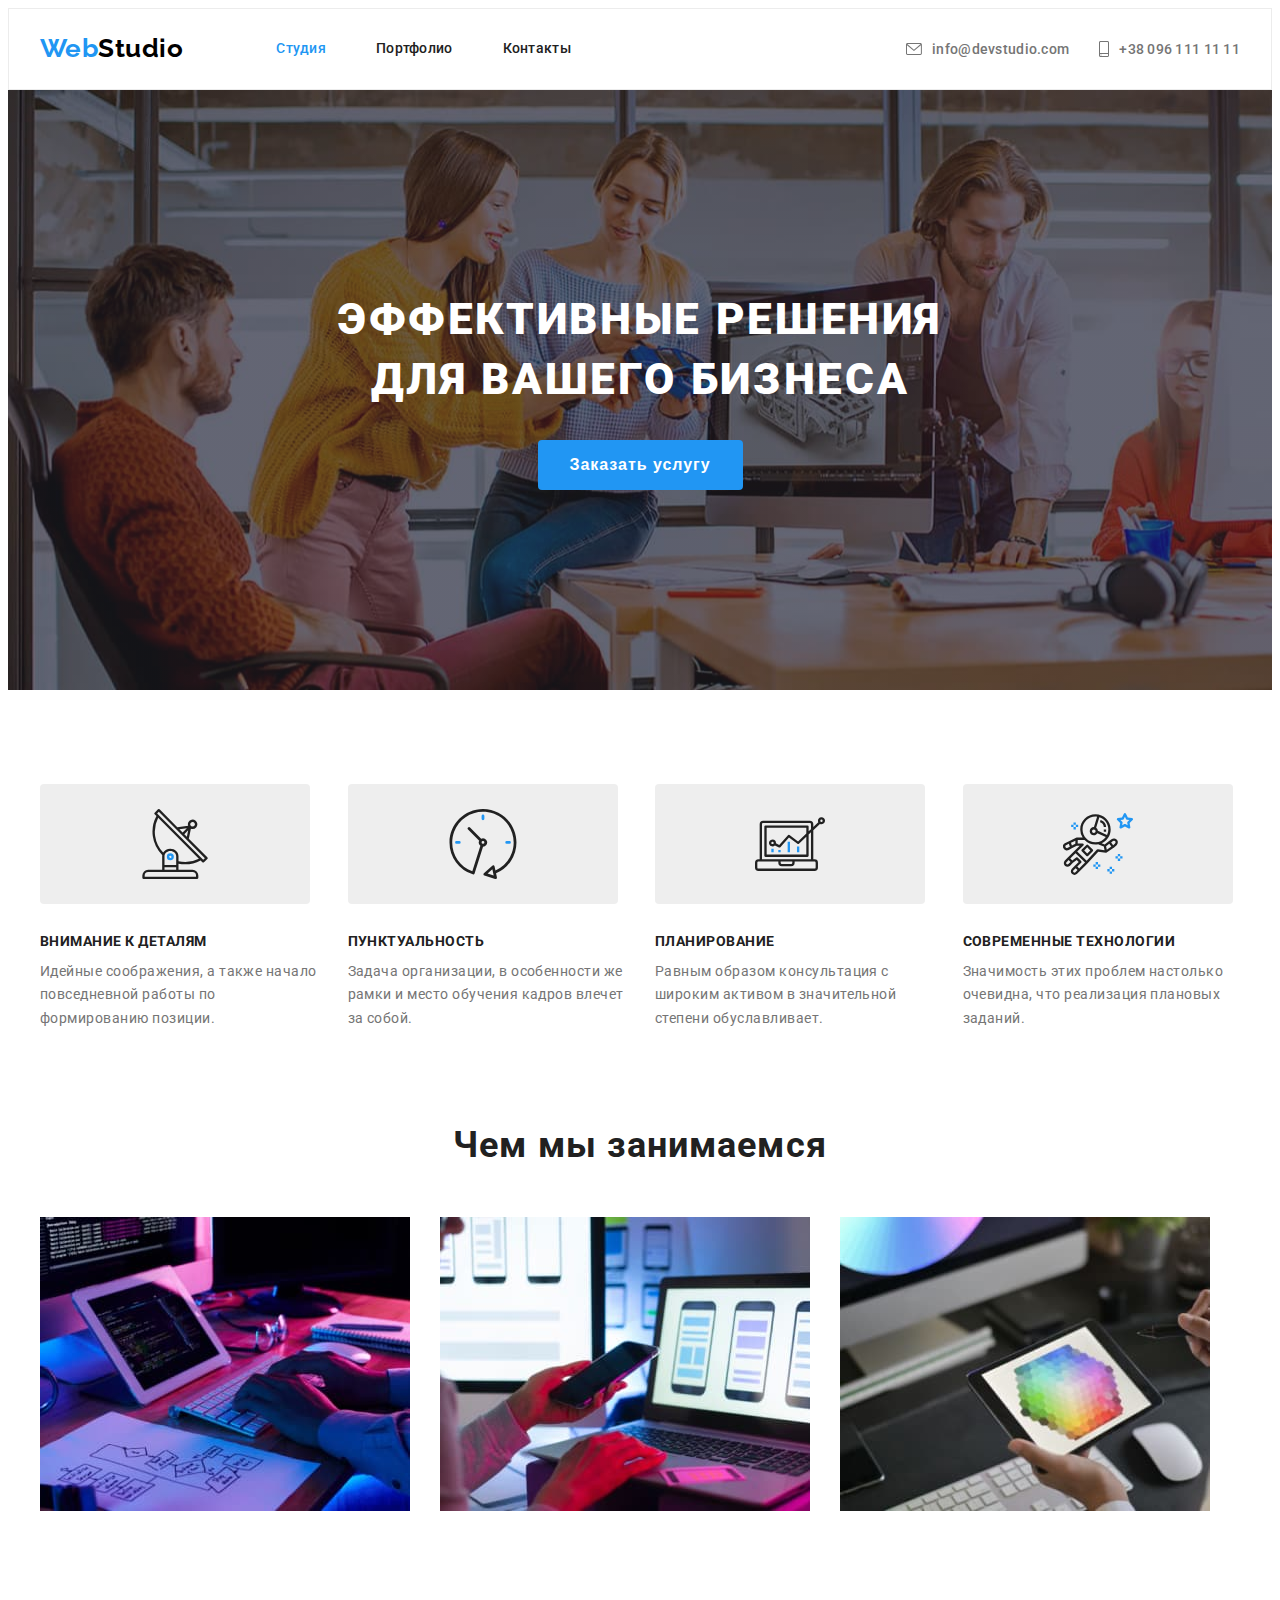
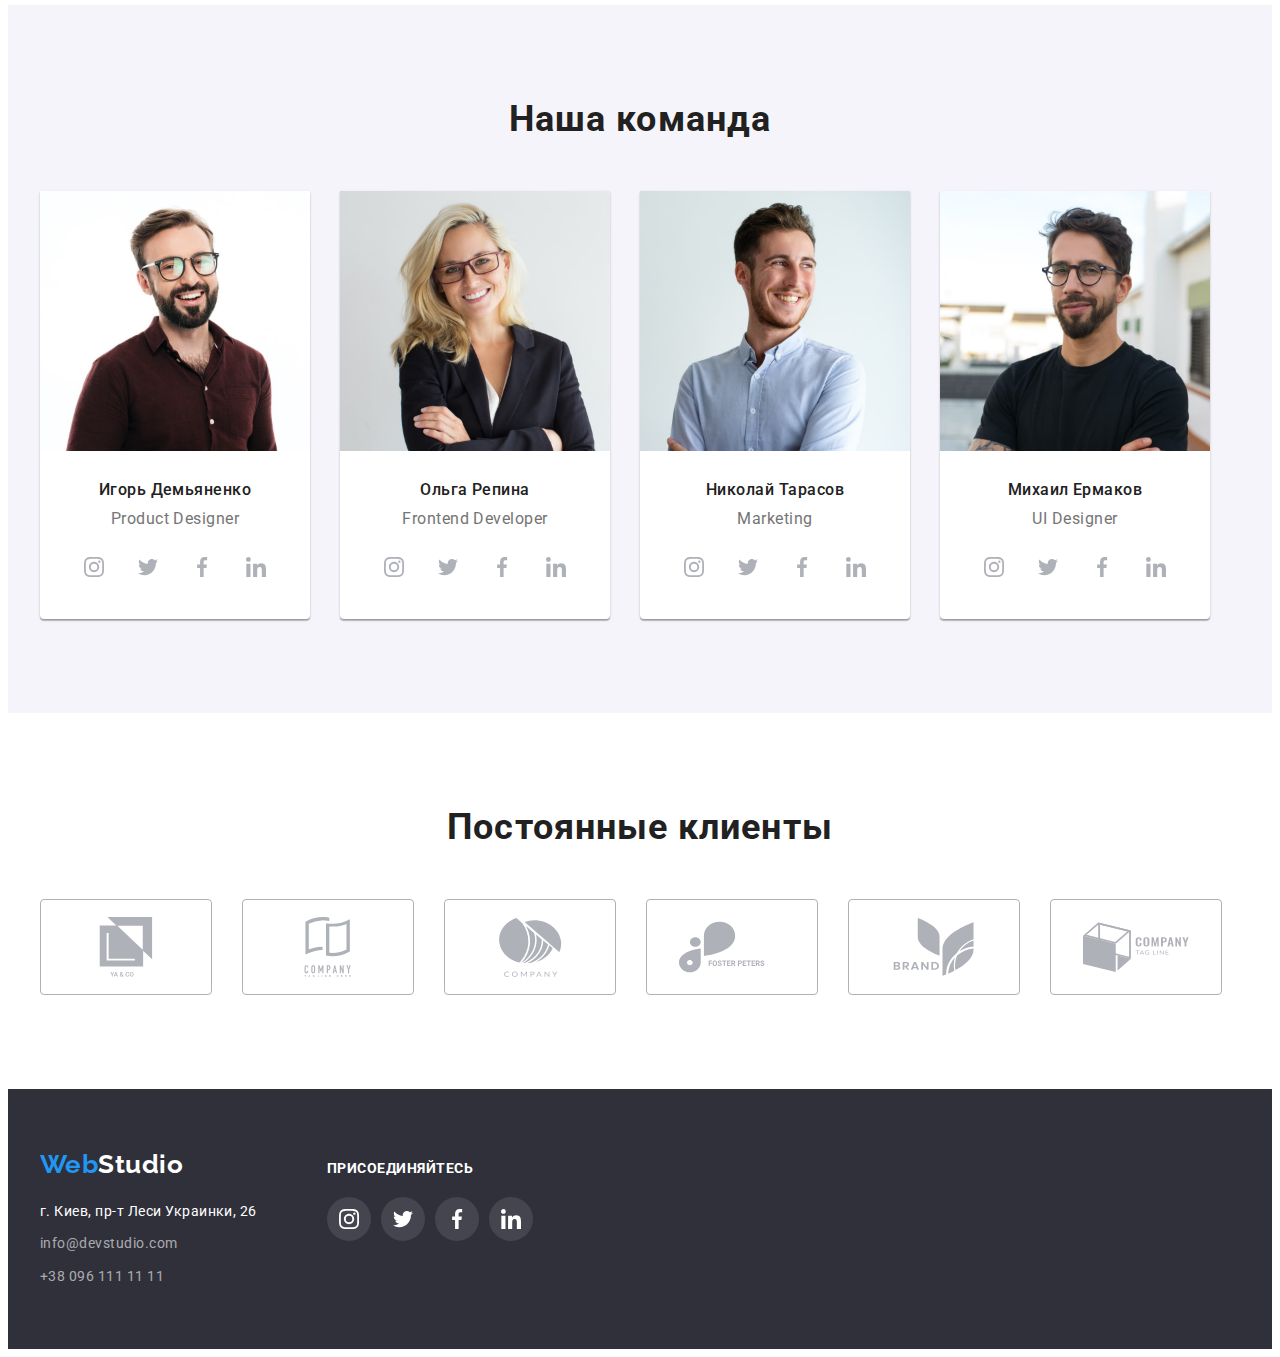
==== index.html @ cefcf04e "add files" ====
<!DOCTYPE html>
<html lang="ru">

<head>
    <meta charset="UTF-8" />
    <meta http-equiv="X-UA-Compatible" content="IE=edge" />
    <meta name="viewport" content="width=device-width, initial-scale=1.0" />
    <title>WebStudio</title>
    <link rel="preconnect" href="https://fonts.googleapis.com">
    <link rel="preconnect" href="https://fonts.gstatic.com" crossorigin>
    <link
        href="https://fonts.googleapis.com/css2?family=Raleway:wght@700&family=Roboto:wght@400;500;700;900&display=swap"
        rel="stylesheet">
    <link rel="stylesheet" href="https://cdnjs.cloudflare.com/ajax/libs/modern-normalize/1.1.0/modern-normalize.min.css"
        integrity="sha512-wpPYUAdjBVSE4KJnH1VR1HeZfpl1ub8YT/NKx4PuQ5NmX2tKuGu6U/JRp5y+Y8XG2tV+wKQpNHVUX03MfMFn9Q=="
        crossorigin="anonymous" referrerpolicy="no-referrer" />
    <link rel="stylesheet" href="./css/styles.css">
</head>

<body>
    <!--Шапка сайта-->
    <header class="header">
        <div class="container">
            <nav class="nav">
                <a href="./index.html" class="header-logo logo"><span class="text-logo">Web</span>Studio </a>
                <ul class="nav-list list">
                    <li class="item"><a class="nav-link link current" href="./index.html">Студия</a></li>
                    <li class="item"><a class="nav-link link" href="./portfolio.html">Портфолио</a></li>
                    <li class="item"><a class="nav-link link" href="">Контакты</a></li>
                </ul>
            </nav>
            <ul class="contact-list list">
                <li class="item">
                    <a class="contact-link link" href="mailto:info@devstudio.com">
                        <svg class="icon-contact" width="16" height="12">
                            <use href="./images/symbol-defs.svg#mail-icon"></use>
                        </svg>
                        info@devstudio.com
                    </a>
                </li>
                <li class="item">
                    <a class="contact-link link" href="tel:+380961111111">
                        <svg class="icon-contact" width="10" height="16">
                            <use href="./images/symbol-defs.svg#icon-smartphone"></use>
                        </svg>
                        +38 096 111 11 11
                    </a>
                </li>
            </ul>
        </div>
    </header>
    <!--Основной контент-->
    <main>
        <!-- Hero -->
        <section class="hero">
            <div class="container">
                <h1 class="hero-title">Эффективные решения для вашего бизнеса</h1>
                <button class="hero-btn btn" type="button">Заказать услугу</button>
            </div>
        </section>
        <!-- Преимущество -->
        <section class="advantage section">
            <div class="container">
                <h2 class="visually-hidden">Преимущество</h2>
                <ul class="advantage-list list">
                    <li class="advantage-item icon-antenna">
                        <div class="icon-block">
                            <svg class="icon-antenna" width="70" height="70">
                                <use href="./images/symbol-defs.svg#icon-antenna"></use>
                            </svg>
                        </div>
                        <h3 class="advantage-title">Внимание к деталям</h3>
                        <p class="advantage-text">Идейные соображения, а также начало повседневной работы по
                            формированию
                            позиции.</p>
                    </li>
                    <li class="advantage-item">
                        <div class="icon-block">
                            <svg class="icon-clock" width="70" height="70">
                                <use href="./images/symbol-defs.svg#icon-clock"></use>
                            </svg>
                        </div>
                        <h3 class="advantage-title">Пунктуальность</h3>
                        <p class="advantage-text">
                            Задача организации, в особенности же рамки и место обучения кадров влечет за собой.
                        </p>
                    </li>
                    <li class="advantage-item">
                        <div class="icon-block">
                            <svg class="icon-diagram" width="70" height="70">
                                <use href="./images/symbol-defs.svg#icon-diagram"></use>
                            </svg>
                        </div>
                        <h3 class="advantage-title">Планирование</h3>
                        <p class="advantage-text">
                            Равным образом консультация с широким активом в значительной степени обуславливает.
                        </p>

                    </li>
                    <li class="advantage-item">
                        <div class="icon-block">
                            <svg class="icon-astronaut" width="70" height="70">
                                <use href="./images/symbol-defs.svg#icon-astronaut"></use>
                            </svg>
                        </div>
                        <h3 class="advantage-title">Современные технологии</h3>
                        <p class="advantage-text">Значимость этих проблем настолько очевидна, что реализация плановых
                            заданий.</p>
                    </li>
                </ul>
            </div>
        </section>
        <section class="work">
            <div class="container">
                <h2 class="work-title title">Чем мы занимаемся</h2>
                <ul class="work-list list">
                    <li class="work-item">
                        <img class="img" src="./images/development.jpg" alt="Разработка сайта" width="370" />
                    </li>
                    <li class="work-item">
                        <img class="img" src="./images/design.jpg" alt="Дизайн сайта" width="370" />
                    </li>
                    <li class="work-item">
                        <img class="img" src="./images/color.jpg" alt="Стиль сайта" width="370" />
                    </li>
                </ul>
            </div>
        </section>
        <section class="team section">
            <div class="container">
                <h2 class="title">Наша команда</h2>
                <ul class="team-list list">
                    <li class="person-item">
                        <img class="img" src="./images/igor.jpg" alt="Игорь Демьяненко" width="270" />
                        <div class="person-block">
                            <h3 class="person-title">Игорь Демьяненко</h3>
                            <p class="person-text">Product Designer</p>
                            <ul class="social-list list">
                                <li class="social-item">
                                    <a href="https://www.instagram.com/" class="social-link" target="_blank">
                                        <svg class="icon-social">
                                            <use href="./images/symbol-defs.svg#icon-instagram"></use>
                                        </svg>
                                    </a>
                                </li>
                                <li class="social-item">
                                    <a href="https://www.twitter.com" class="social-link" target="_blank">
                                        <svg class="icon-social">
                                            <use href="./images/symbol-defs.svg#icon-twitter"></use>
                                        </svg>
                                    </a>
                                </li>
                                <li class="social-item">
                                    <a href="https://www.facebook.com" class="social-link" target="_blank">
                                        <svg class="icon-social">
                                            <use href="./images/symbol-defs.svg#icon-facebook"></use>
                                        </svg>
                                    </a>
                                </li>
                                <li class="social-item">
                                    <a href="https://www.linkedin.com" class="social-link" target="_blank">
                                        <svg class="icon-social">
                                            <use href="./images/symbol-defs.svg#icon-linkedin"></use>
                                        </svg>
                                    </a>
                                </li>
                            </ul>
                        </div>
                    </li>
                    <li class="person-item">
                        <img class="img" src="./images/olga.jpg" alt="Ольга Репина" width="270" />
                        <div class="person-block">
                            <h3 class="person-title">Ольга Репина</h3>
                            <p class="person-text">Frontend Developer</p>
                            <ul class="social-list list">
                                <li class="social-item">
                                    <a href="https://www.instagram.com/" class="social-link" target="_blank">
                                        <svg class="icon-social">
                                            <use href="./images/symbol-defs.svg#icon-instagram"></use>
                                        </svg>
                                    </a>
                                </li>
                                <li class="social-item">
                                    <a href="https://www.twitter.com" class="social-link" target="_blank">
                                        <svg class="icon-social">
                                            <use href="./images/symbol-defs.svg#icon-twitter"></use>
                                        </svg>
                                    </a>
                                </li>
                                <li class="social-item">
                                    <a href="https://www.facebook.com" class="social-link" target="_blank">
                                        <svg class="icon-social">
                                            <use href="./images/symbol-defs.svg#icon-facebook"></use>
                                        </svg>
                                    </a>
                                </li>
                                <li class="social-item">
                                    <a href="https://www.linkedin.com" class="social-link" target="_blank">
                                        <svg class="icon-social">
                                            <use href="./images/symbol-defs.svg#icon-linkedin"></use>
                                        </svg>
                                    </a>
                                </li>
                            </ul>
                        </div>
                    </li>
                    <li class="person-item">
                        <img class="img" src="./images/nikolay.jpg" alt="Николай Тарасов" width="270" />
                        <div class="person-block">
                            <h3 class="person-title">Николай Тарасов</h3>
                            <p class="person-text">Marketing</p>
                            <ul class="social-list list">
                                <li class="social-item">
                                    <a href="https://www.instagram.com/" class="social-link" target="_blank">
                                        <svg class="icon-social">
                                            <use href="./images/symbol-defs.svg#icon-instagram"></use>
                                        </svg>
                                    </a>
                                </li>
                                <li class="social-item">
                                    <a href="https://www.twitter.com" class="social-link" target="_blank">
                                        <svg class="icon-social">
                                            <use href="./images/symbol-defs.svg#icon-twitter"></use>
                                        </svg>
                                    </a>
                                </li>
                                <li class="social-item">
                                    <a href="https://www.facebook.com" class="social-link" target="_blank">
                                        <svg class="icon-social">
                                            <use href="./images/symbol-defs.svg#icon-facebook"></use>
                                        </svg>
                                    </a>
                                </li>
                                <li class="social-item">
                                    <a href="https://www.linkedin.com" class="social-link" target="_blank">
                                        <svg class="icon-social">
                                            <use href="./images/symbol-defs.svg#icon-linkedin"></use>
                                        </svg>
                                    </a>
                                </li>
                            </ul>
                        </div>
                    </li>
                    <li class="person-item">
                        <img class="img" src="./images/mihail.jpg" alt="Михаил Ермаков" width="270" />
                        <div class="person-block">
                            <h3 class="person-title">Михаил Ермаков</h3>
                            <p class="person-text">UI Designer</p>
                            <ul class="social-list list">
                                <li class="social-item">
                                    <a href="https://www.instagram.com/" class="social-link" target="_blank">
                                        <svg class="icon-social">
                                            <use href="./images/symbol-defs.svg#icon-instagram"></use>
                                        </svg>
                                    </a>
                                </li>
                                <li class="social-item">
                                    <a href="https://www.twitter.com" class="social-link" target="_blank">
                                        <svg class="icon-social">
                                            <use href="./images/symbol-defs.svg#icon-twitter"></use>
                                        </svg>
                                    </a>
                                </li>
                                <li class="social-item">
                                    <a href="https://www.facebook.com" class="social-link" target="_blank">
                                        <svg class="icon-social">
                                            <use href="./images/symbol-defs.svg#icon-facebook"></use>
                                        </svg>
                                    </a>
                                </li>
                                <li class="social-item">
                                    <a href="https://www.linkedin.com" class="social-link" target="_blank">
                                        <svg class="icon-social">
                                            <use href="./images/symbol-defs.svg#icon-linkedin"></use>
                                        </svg>
                                    </a>
                                </li>
                            </ul>
                        </div>
                    </li>
                </ul>
            </div>
        </section>
        <section class="clients section">
            <div class="container">
                <h2 class="title">Постоянные клиенты</h2>
                <ul class="clients-list list">
                    <li class="clients-item">
                        <a href="" class="clients-link">
                            <svg class="icon-client">
                                <use href="./images/symbol-defs.svg#icon-client1"></use>
                            </svg>
                        </a>
                    </li>
                    <li class="clients-item">
                        <a href="" class="clients-link">
                            <svg class="icon-client">
                                <use href="./images/symbol-defs.svg#icon-client2"></use>
                            </svg>
                        </a>
                    </li>
                    <li class="clients-item">
                        <a href="" class="clients-link">
                            <svg class="icon-client">
                                <use href="./images/symbol-defs.svg#icon-client3"></use>
                            </svg>
                        </a>
                    </li>
                    <li class="clients-item">
                        <a href="" class="clients-link">
                            <svg class="icon-client">
                                <use href="./images/symbol-defs.svg#icon-client4"></use>
                            </svg>
                        </a>
                    </li>
                    <li class="clients-item">
                        <a href="" class="clients-link">
                            <svg class="icon-client">
                                <use href="./images/symbol-defs.svg#icon-client5"></use>
                            </svg>
                        </a>
                    </li>
                    <li class="clients-item">
                        <a href="" class="clients-link">
                            <svg class="icon-client">
                                <use href="./images/symbol-defs.svg#icon-client6"></use>
                            </svg>
                        </a>
                    </li>
                </ul>
            </div>
        </section>
    </main>
    <!--Подвал сайта-->
    <footer class="footer">
        <div class="container">
            <div class="address">
                <a href="./index.html" class="footer-logo logo"><span class="text-logo">Web</span>Studio</a>
                <address>
                    <ul class="address-list list">
                        <li class="item">
                            <a href="https://www.google.com/maps/place/бул.+Леси+Украинки,+26,+Киев,+02000/@50.4265807,30.5361971,17z/data=!3m1!4b1!4m5!3m4!1s0x40d4cf0e033ecbe9:0x57a4dffefec77da0!8m2!3d50.4265807!4d30.5383858"
                                target="_blank" rel="noopener noreferrer" class="map-link">г.
                                Киев, пр-т Леси Украинки, 26</a>
                        </li>
                        <li class="item"><a href="mailto:info@devstudio.com" class="address-link">info@devstudio.com</a>
                        </li>
                        <li class="item"><a href="tel:+380961111111" class="address-link">+38 096 111 11 11</a></li>
                    </ul>
                </address>
            </div>
            <div class="connected">
                <h2 class="connected-title">Присоединяйтесь</h2>
                <ul class="social-list list">
                    <li class="social-item">
                        <a href="https://www.instagram.com/" class="connected-link" target="_blank">
                            <svg class="icon-social">
                                <use href="./images/symbol-defs.svg#icon-instagram"></use>
                            </svg>
                        </a>
                    </li>
                    <li class="social-item">
                        <a href="https://www.twitter.com" class="connected-link" target="_blank">
                            <svg class="icon-social">
                                <use href="./images/symbol-defs.svg#icon-twitter"></use>
                            </svg>
                        </a>
                    </li>
                    <li class="social-item">
                        <a href="https://www.facebook.com" class="connected-link" target="_blank">
                            <svg class="icon-social">
                                <use href="./images/symbol-defs.svg#icon-facebook"></use>
                            </svg>
                        </a>
                    </li>
                    <li class="social-item">
                        <a href="https://www.linkedin.com" class="connected-link" target="_blank">
                            <svg class="icon-social">
                                <use href="./images/symbol-defs.svg#icon-linkedin"></use>
                            </svg>
                        </a>
                    </li>
                </ul>
            </div>
        </div>
    </footer>
</body>

</html>
---- css/styles.css ----
:root {
  --accent-color: #2196f3;
  --primary-color-text: #212121;
  --secondary-color-text: #757575;
  --primary-logo-color: #000000;
  --main-color-title: #ffffff;
  --primary-bg-color: #f5f4fa;
  --secondary-bg-color: #2f303a;
  --primary-icon-color: #afb1b8;
  --accent-icon-color: #ffffff;
}

body {
  font-family: "Roboto", sans-serif;
  color: var(--primary-color-text);
  letter-spacing: 0.03em;
}

h1,
h2,
h3,
h4,
h5,
h6,
p,
ul {
  margin: 0;
  padding: 0;
}

.list {
  list-style: none;
}

.link {
  display: block;
  text-decoration: none;
}

.btn {
  cursor: pointer;
  border: none;
  color: var(--main-color-title);
}

.title {
  font-weight: 700;
  font-size: 36px;
  line-height: 1.16;
  text-align: center;
  letter-spacing: 0.03em;
}

.container {
  width: 1200px;
  padding-left: 15px;
  padding-right: 15px;
  margin: 0 auto;
}

.img {
  display: block;
  max-width: 100%;
  height: auto;
}
.section {
  padding-top: 94px;
  padding-bottom: 94px;
}

.visually-hidden {
  position: absolute;
  clip: rect(0 0 0 0);
  width: 1px;
  height: 1px;
  margin: -1px;
}
/* ----------------------------------------------HEADER----------------------------------------- */
.header {
  border: 1px solid #ececec;
}

.header .container {
  display: flex;
}

.header-logo {
  color: var(--primary-logo-color);
}

.logo {
  padding-top: 24px;
  padding-bottom: 25px;

  font-family: Raleway;
  font-weight: 700;
  font-size: 26px;
  line-height: 1.19;
  text-decoration: none;
}

.nav {
  display: flex;
}

.nav-list {
  display: flex;
  margin-left: 93px;
}

.nav-list .item + .item {
  margin-left: 50px;
}

.nav-link {
  display: block;
  padding-top: 32px;
  padding-bottom: 32px;

  text-decoration: none;
  font-weight: 500;
  font-size: 14px;
  line-height: 1.14;
  color: inherit;
  letter-spacing: 0.02em;
}

.text-logo,
.current,
.link:hover,
.link:focus,
.address-link:hover,
.address-link:focus {
  color: var(--accent-color);
}

.contact-list {
  display: flex;
  margin-left: auto;
}

.contact-link {
  display: flex;
  align-items: center;
  padding-top: 32px;
  padding-bottom: 32px;

  font-weight: 500;
  font-size: 14px;
  line-height: 16px;
  letter-spacing: 0.02em;
  color: var(--secondary-color-text);
}

.contact-list .item + .item {
  margin-left: 30px;
}

.icon-contact {
  fill: var(--secondary-color-text);
  margin-right: 10px;
}

.contact-link:hover .icon-contact,
.contact-link:focus .icon-contact {
  fill: var(--accent-color);
}
/* ----------------------------------------------HERO----------------------------------------- */

.hero {
  padding-top: 200px;
  padding-bottom: 200px;
  max-width: 1600px;
  margin: 0 auto;

  background-image: linear-gradient(
      rgba(47, 48, 58, 0.4),
      rgba(47, 48, 58, 0.4)
    ),
    url(../images/bg-hero.jpg);
  background-color: #2f303a;
}

.hero .container {
  display: flex;
  flex-direction: column;
  align-items: center;
}

.hero-title {
  max-width: 696px;
  margin-bottom: 30px;

  font-weight: 900;
  font-size: 44px;
  line-height: 1.36;
  text-align: center;
  letter-spacing: 0.06em;
  text-transform: uppercase;
  color: var(--main-color-title);
}

.hero-btn {
  padding: 10px 32px;

  font-style: normal;
  font-weight: bold;
  font-size: 16px;
  line-height: 1.87;
  letter-spacing: 0.06em;
  border-radius: 4px;
  background: var(--accent-color);
}
.hero-btn:hover {
  background-color: #188ce8;
}

/* ----------------------------------------------ADVANTAGE----------------------------------------- */
.advantage-list {
  display: flex;
  margin-left: -30px;
  margin-top: -30px;
}

.advantage-item {
  flex-basis: calc(100% / 4 - 30px);
  margin-left: 30px;
  margin-top: 30px;
}

.icon-block {
  display: flex;
  align-items: center;
  justify-content: center;
  width: 270px;
  height: 120px;
  margin-bottom: 30px;

  background-color: #eee;
  border-radius: 4px;
}

/* .advantage-item::before {
  content: "";
  display: block;
  height: 120px;
  margin-bottom: 40px;
  border-radius: 4px;

  background-color: var(--primary-bg-color);
  background-repeat: no-repeat;
  background-position: center;
}

.icon-antenna::before {
  background-image: url(../images/icons/antenna.svg);
}
.icon-clock::before {
  background-image: url(../images/icons/clock.svg);
}
.icon-diagram::before {
  background-image: url(../images/icons/diagram.svg);
}
.icon-astronaut::before {
  background-image: url(../images/icons/astronaut.svg);
} */

.advantage-title {
  margin-bottom: 10px;

  font-weight: 700;
  font-size: 14px;
  line-height: 1.14;
  text-transform: uppercase;
}

.advantage-text {
  font-size: 14px;
  line-height: 1.71;
  color: var(--secondary-color-text);
}

/* ----------------------------------------------WORK----------------------------------------- */
.work {
  padding-bottom: 94px;
}
.work-title {
  margin-bottom: 50px;
}

.work-list {
  display: flex;
}

.work-item:not(:last-child) {
  margin-right: 30px;
}

/* ----------------------------------------------TEAM----------------------------------------- */
.team {
  background-color: #f5f4fa;
}

.team .title {
  margin-bottom: 50px;
}

.team-list {
  display: flex;
}

.person-item {
  background-color: var(--main-color-title);
  box-shadow: 0px 1px 3px rgba(0, 0, 0, 0.12), 0px 1px 1px rgba(0, 0, 0, 0.14),
    0px 2px 1px rgba(0, 0, 0, 0.2);
  border-radius: 0px 0px 4px 4px;
}

.person-item:not(:last-child) {
  margin-right: 30px;
}

.person-block {
  display: flex;
  max-width: 270px;
  height: 168px;
  flex-direction: column;
  align-items: center;
  justify-content: center;
}

.person-title {
  margin-bottom: 10px;

  font-weight: 500;
  font-size: 16px;
  line-height: 1.18;
}

.person-text {
  margin-bottom: 16px;

  font-size: 16px;
  line-height: 1.18;
  color: var(--secondary-color-text);
}

.social-list {
  display: flex;
  justify-content: center;
}

.social-item {
  width: 44px;
  height: 44px;
}

.social-item + .social-item {
  margin-left: 10px;
}

.social-link {
  width: 100%;
  height: 100%;
  display: flex;
  justify-content: center;
  align-items: center;
}

.icon-social {
  width: 20px;
  height: 20px;
  fill: var(--primary-icon-color);
}

.social-link:hover,
.social-link:focus {
  background-color: var(--accent-color);
  border-radius: 50%;
}

.social-link:hover .icon-social,
.social-link:focus .icon-social {
  fill: var(--accent-icon-color);
}

/* ----------------------------------------------CLIENTS----------------------------------------- */
.clients .title {
  margin-bottom: 50px;
}

.clients-list {
  display: flex;
  margin: -15px;
}

.clients-item {
  margin: 15px;
}

.clients-link {
  display: flex;
  align-items: center;
  justify-content: center;
  width: 170px;
  height: 94px;

  border: 1px solid #afb1b8;
  border-radius: 4px;
}

.clients-link:hover,
.clients-link:focus {
  border-color: var(--accent-color);
}

.icon-client {
  width: 106px;
  height: 60px;
  fill: var(--primary-icon-color);
}

.clients-link:hover .icon-client,
.clients-link:focus .icon-client {
  fill: var(--accent-color);
}

/* ---------------------------------------FOOTER----------------------------------------- */

.footer {
  padding-top: 60px;
  padding-bottom: 60px;

  background-color: var(--secondary-bg-color);
}

.footer .container {
  display: flex;
  align-items: baseline;
}

.footer-logo {
  display: block;
  padding: 0;
  margin-bottom: 20px;

  color: var(--main-color-title);
}

.address-list .item:not(:last-child) {
  margin-bottom: 9px;
}

.map-link {
  text-decoration: none;
  font-style: normal;
  font-size: 14px;
  line-height: 1.71;
  color: var(--main-color-title);
}

.address-link {
  text-decoration: none;
  font-style: normal;
  font-size: 14px;
  line-height: 1.71;
  color: rgba(255, 255, 255, 0.6);
}

.connected {
  width: 206px;
  margin-left: 70px;
}

.connected-title {
  margin-bottom: 20px;

  font-weight: 700;
  font-size: 14px;
  line-height: 1.14;
  text-transform: uppercase;
  color: var(--main-color-title);
}

.connected-link {
  width: 100%;
  height: 100%;
  display: flex;
  justify-content: center;
  align-items: center;

  border-radius: 50%;
  background-color: rgba(255, 255, 255, 0.1);
}

.connected .icon-social {
  width: 20px;
  height: 20px;
  fill: var(--accent-icon-color);
}

.connected-link:hover,
.connected-link:focus {
  background-color: var(--accent-color);
}

/* -----------------/////////////////////PORTFOLIO///////////////////--------------------- */

/* ----------------------------------PORTFOLIO-HEADER----------------------------------------- */

.list-btn {
  display: flex;
  justify-content: center;
  margin-bottom: 50px;
}
.list-btn .btn-item + .btn-item {
  margin-left: 8px;
}

.btn-filter:hover,
.btn-filter:focus,
.active {
  background: var(--accent-color);
  color: var(--main-color-title);

  box-shadow: 0px 3px 1px rgba(0, 0, 0, 0.1), 0px 1px 2px rgba(0, 0, 0, 0.08),
    0px 2px 2px rgba(0, 0, 0, 0.12);
}

.btn-filter {
  padding: 6px 22px;

  cursor: pointer;
  font-weight: 500;
  font-size: 16px;
  line-height: 1.62;
  text-align: center;
  border-radius: 4px;
  border: none;
}

/* ---------------------------------------PORTFOLIO-MAIN----------------------------------------- */

.card-list {
  display: flex;
  flex-wrap: wrap;
  margin-bottom: -30px;
  margin-right: -30px;
}

.card-item {
  flex-basis: calc(100% / 3 - 30px);
  margin-right: 30px;
  margin-bottom: 30px;
}

.card-link:hover,
.card-link:focus {
  box-shadow: 0px 1px 1px rgba(0, 0, 0, 0.12), 0px 4px 4px rgba(0, 0, 0, 0.06),
    1px 4px 6px rgba(0, 0, 0, 0.16);
}

/* .card-item:nth-child(3n) {
  margin-right: 0;
} */

/* .card-item:nth-last-child(-n + 3) {
  margin-bottom: 0;
} */

.card-element {
  padding: 20px 24px;

  border: 1px solid #eeeeee;
  border-top: none;
}

.card-title {
  font-weight: 700;
  font-size: 18px;
  line-height: 2;
  letter-spacing: 0.06em;
  color: var(--primary-color-text);
}

.card-text {
  font-size: 16px;
  line-height: 1.87;
  color: var(--secondary-color-text);
}
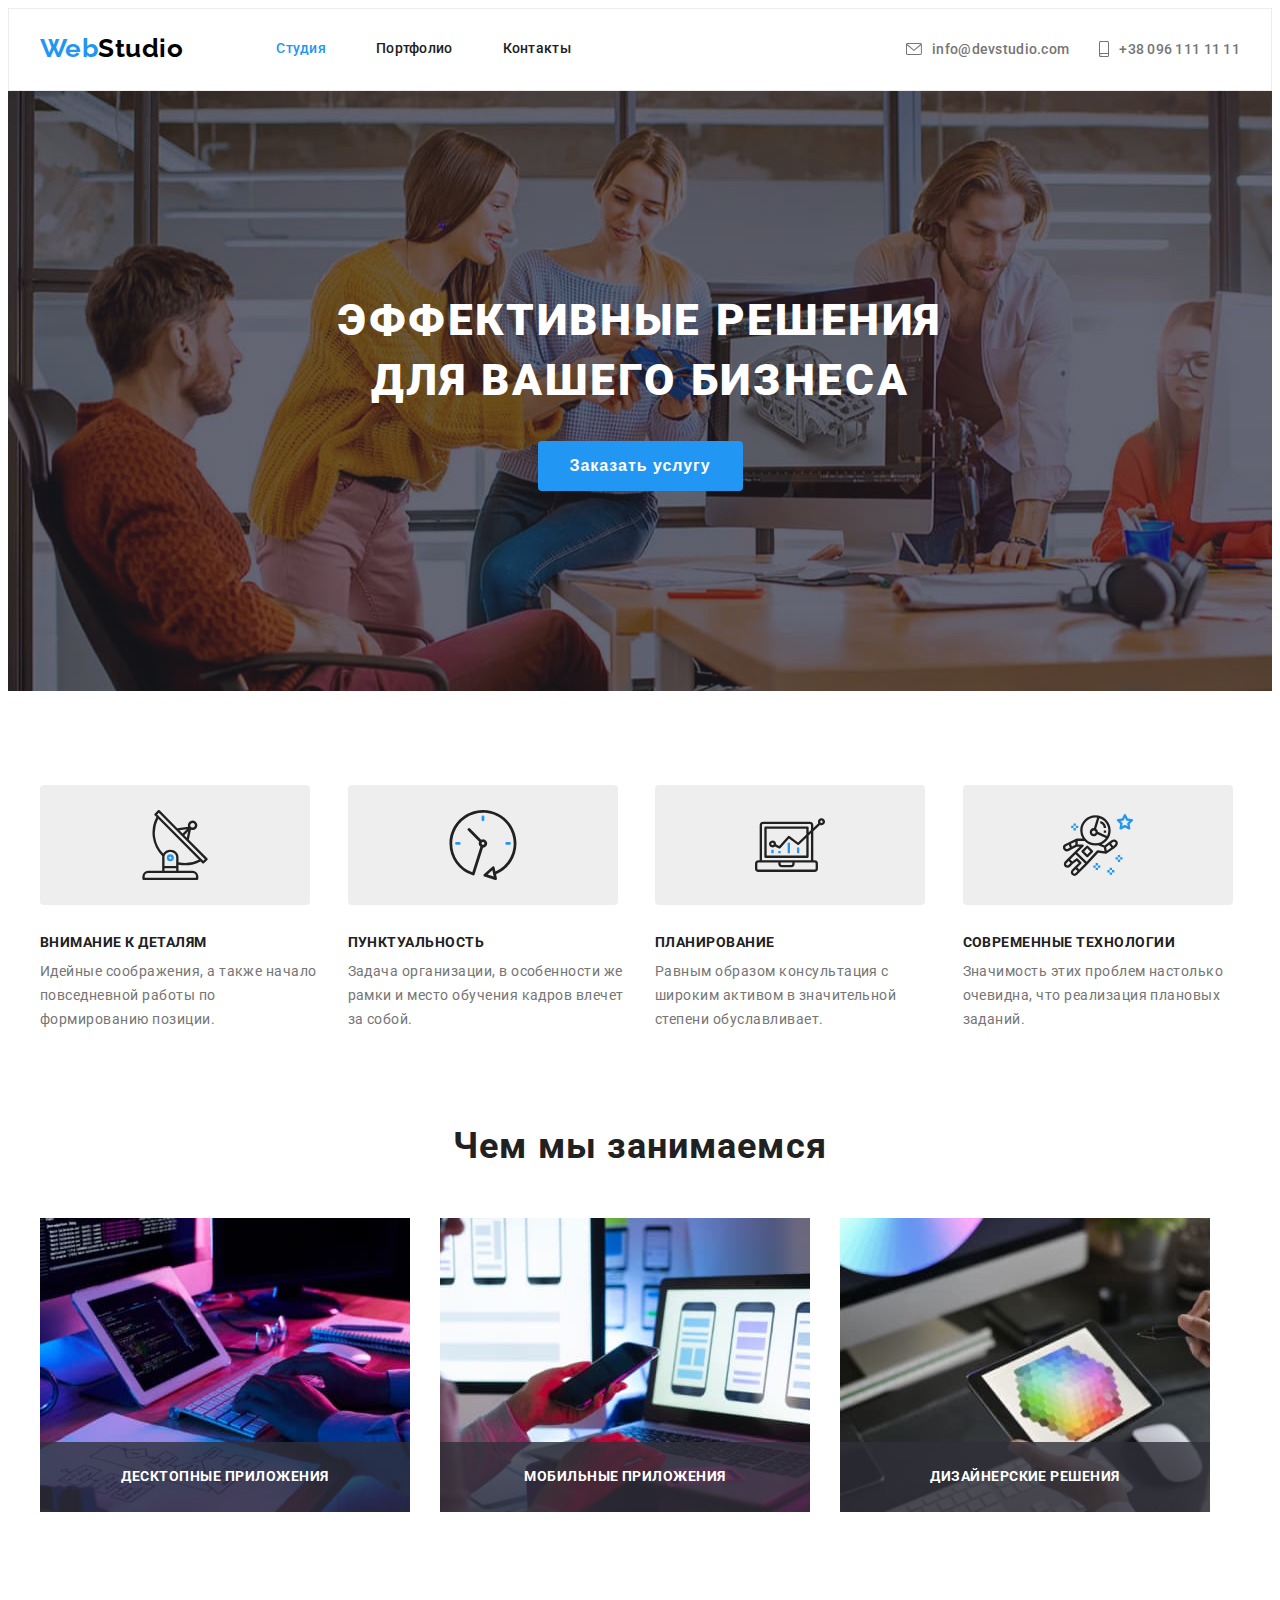
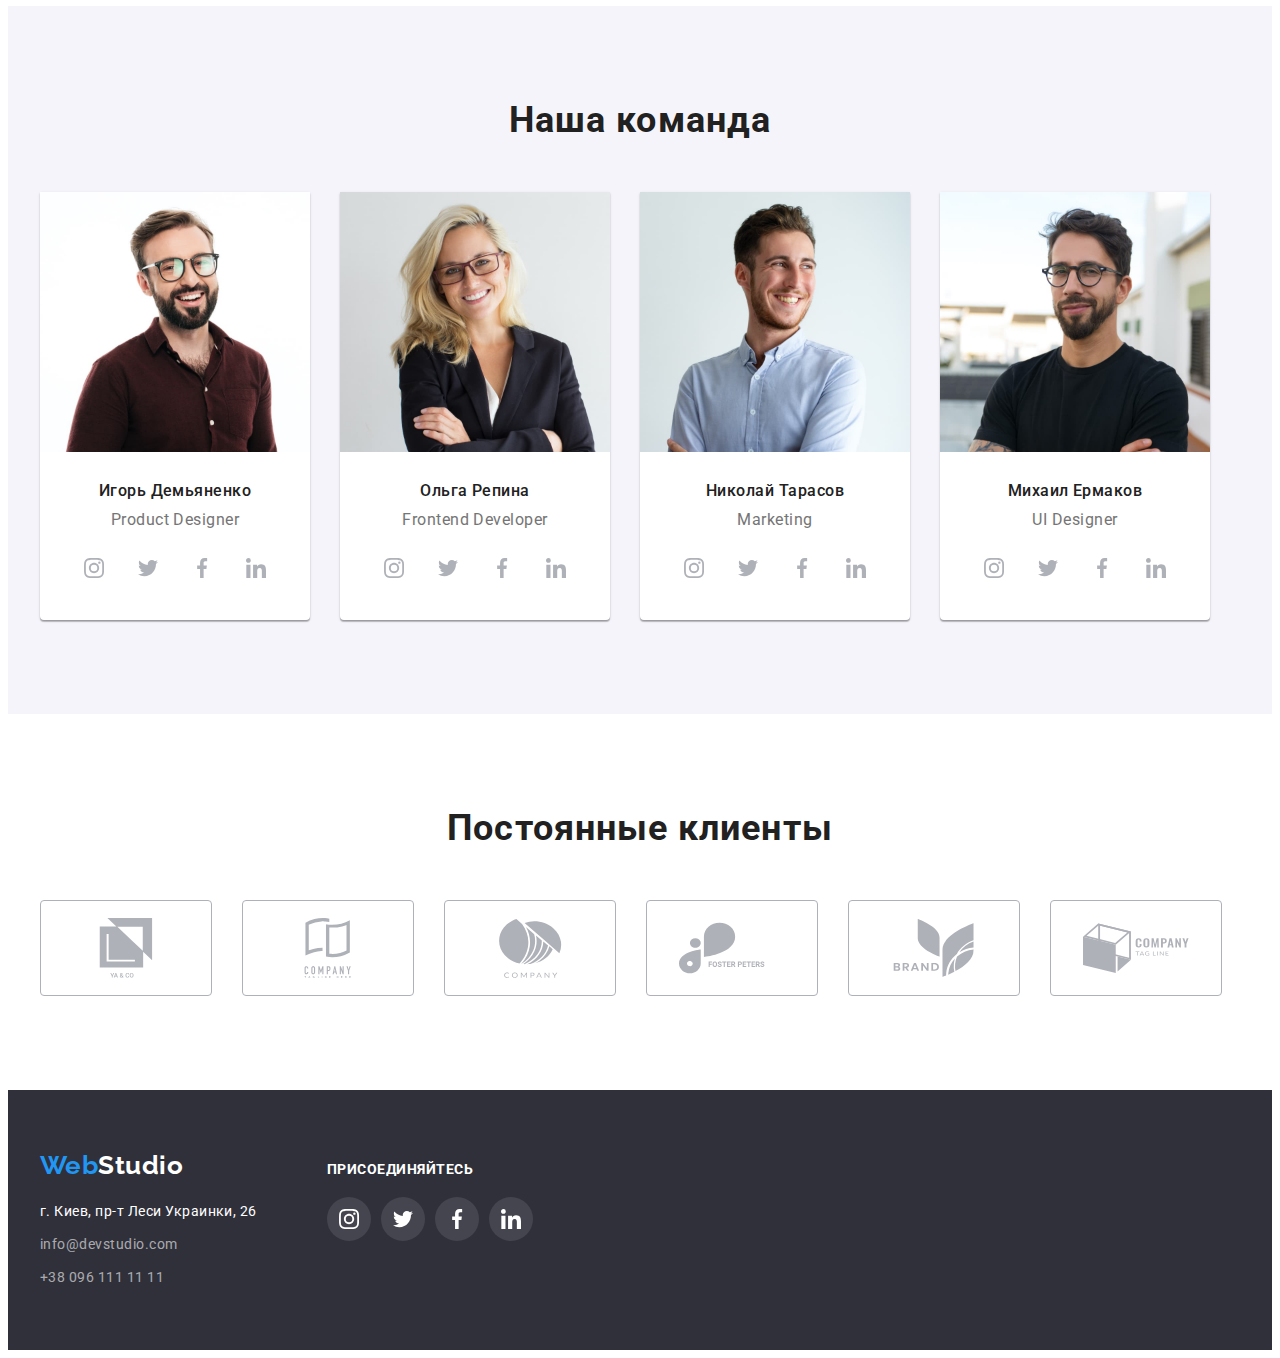
==== commit 2e8ee546: "update index.html, styles.css and add modal.js file" ====
--- a/index.html
+++ b/index.html
@@ -55,7 +55,7 @@
         <section class="hero">
             <div class="container">
                 <h1 class="hero-title">Эффективные решения для вашего бизнеса</h1>
-                <button class="hero-btn btn" type="button">Заказать услугу</button>
+                <button class="hero-btn btn" type="button" data-modal-open>Заказать услугу</button>
             </div>
         </section>
         <!-- Преимущество -->
@@ -115,13 +115,30 @@
                 <h2 class="work-title title">Чем мы занимаемся</h2>
                 <ul class="work-list list">
                     <li class="work-item">
-                        <img class="img" src="./images/development.jpg" alt="Разработка сайта" width="370" />
+                        <div class="work-block-img ">
+                            <img class="img" src="./images/development.jpg" alt="Разработка сайта" width="370" />
+                            <div class="work-block">
+                                <h3 class="work-block-title">Десктопные приложения</h3>
+                            </div>
+                        </div>
                     </li>
                     <li class="work-item">
-                        <img class="img" src="./images/design.jpg" alt="Дизайн сайта" width="370" />
+
+                        <div class="work-block-img ">
+                            <img class="img" src="./images/design.jpg" alt="Дизайн сайта" width="370" />
+                            <div class="work-block">
+                                <h3 class="work-block-title">Мобильные приложения</h3>
+                            </div>
+                        </div>
                     </li>
                     <li class="work-item">
-                        <img class="img" src="./images/color.jpg" alt="Стиль сайта" width="370" />
+                        <div class="work-block-img ">
+                            <img class="img" src="./images/color.jpg" alt="Стиль сайта" width="370" />
+                            <div class="work-block">
+                                <h3 class="work-block-title">Дизайнерские решения</h3>
+                            </div>
+                        </div>
+
                     </li>
                 </ul>
             </div>
@@ -384,6 +401,8 @@
             </div>
         </div>
     </footer>
+
+    <script src="./js/modal.js"></script>
 </body>
 
 </html>--- a/css/styles.css
+++ b/css/styles.css
@@ -11,7 +11,7 @@
 }
 
 body {
-  font-family: "Roboto", sans-serif;
+  font-family: 'Roboto', sans-serif;
   color: var(--primary-color-text);
   letter-spacing: 0.03em;
 }
@@ -113,9 +113,12 @@
 }
 
 .nav-link {
-  display: block;
+  position: relative;
+
+  display: flex;
+  flex-direction: column;
   padding-top: 32px;
-  padding-bottom: 32px;
+  padding-bottom: 33px;
 
   text-decoration: none;
   font-weight: 500;
@@ -123,6 +126,18 @@
   line-height: 1.14;
   color: inherit;
   letter-spacing: 0.02em;
+}
+
+.nav-link:hover::after {
+  content: '';
+  position: absolute;
+  bottom: -1px;
+
+  width: 100%;
+  height: 4px;
+
+  background-color: var(--accent-color);
+  border-radius: 4px;
 }
 
 .text-logo,
@@ -173,10 +188,7 @@
   max-width: 1600px;
   margin: 0 auto;
 
-  background-image: linear-gradient(
-      rgba(47, 48, 58, 0.4),
-      rgba(47, 48, 58, 0.4)
-    ),
+  background-image: linear-gradient(rgba(47, 48, 58, 0.4), rgba(47, 48, 58, 0.4)),
     url(../images/bg-hero.jpg);
   background-color: #2f303a;
 }
@@ -296,6 +308,31 @@
   margin-right: 30px;
 }
 
+.work-block-img {
+  position: relative;
+}
+
+.work-block {
+  position: absolute;
+  bottom: 0;
+  right: 0;
+
+  display: flex;
+  justify-content: center;
+  align-items: center;
+  width: 100%;
+  height: 70px;
+
+  background-color: rgba(47, 48, 58, 0.8);
+  color: var(--main-color-title);
+}
+
+.work-block-title {
+  font-weight: 700;
+  font-size: 14px;
+  line-height: 1.14;
+  text-transform: uppercase;
+}
 /* ----------------------------------------------TEAM----------------------------------------- */
 .team {
   background-color: #f5f4fa;
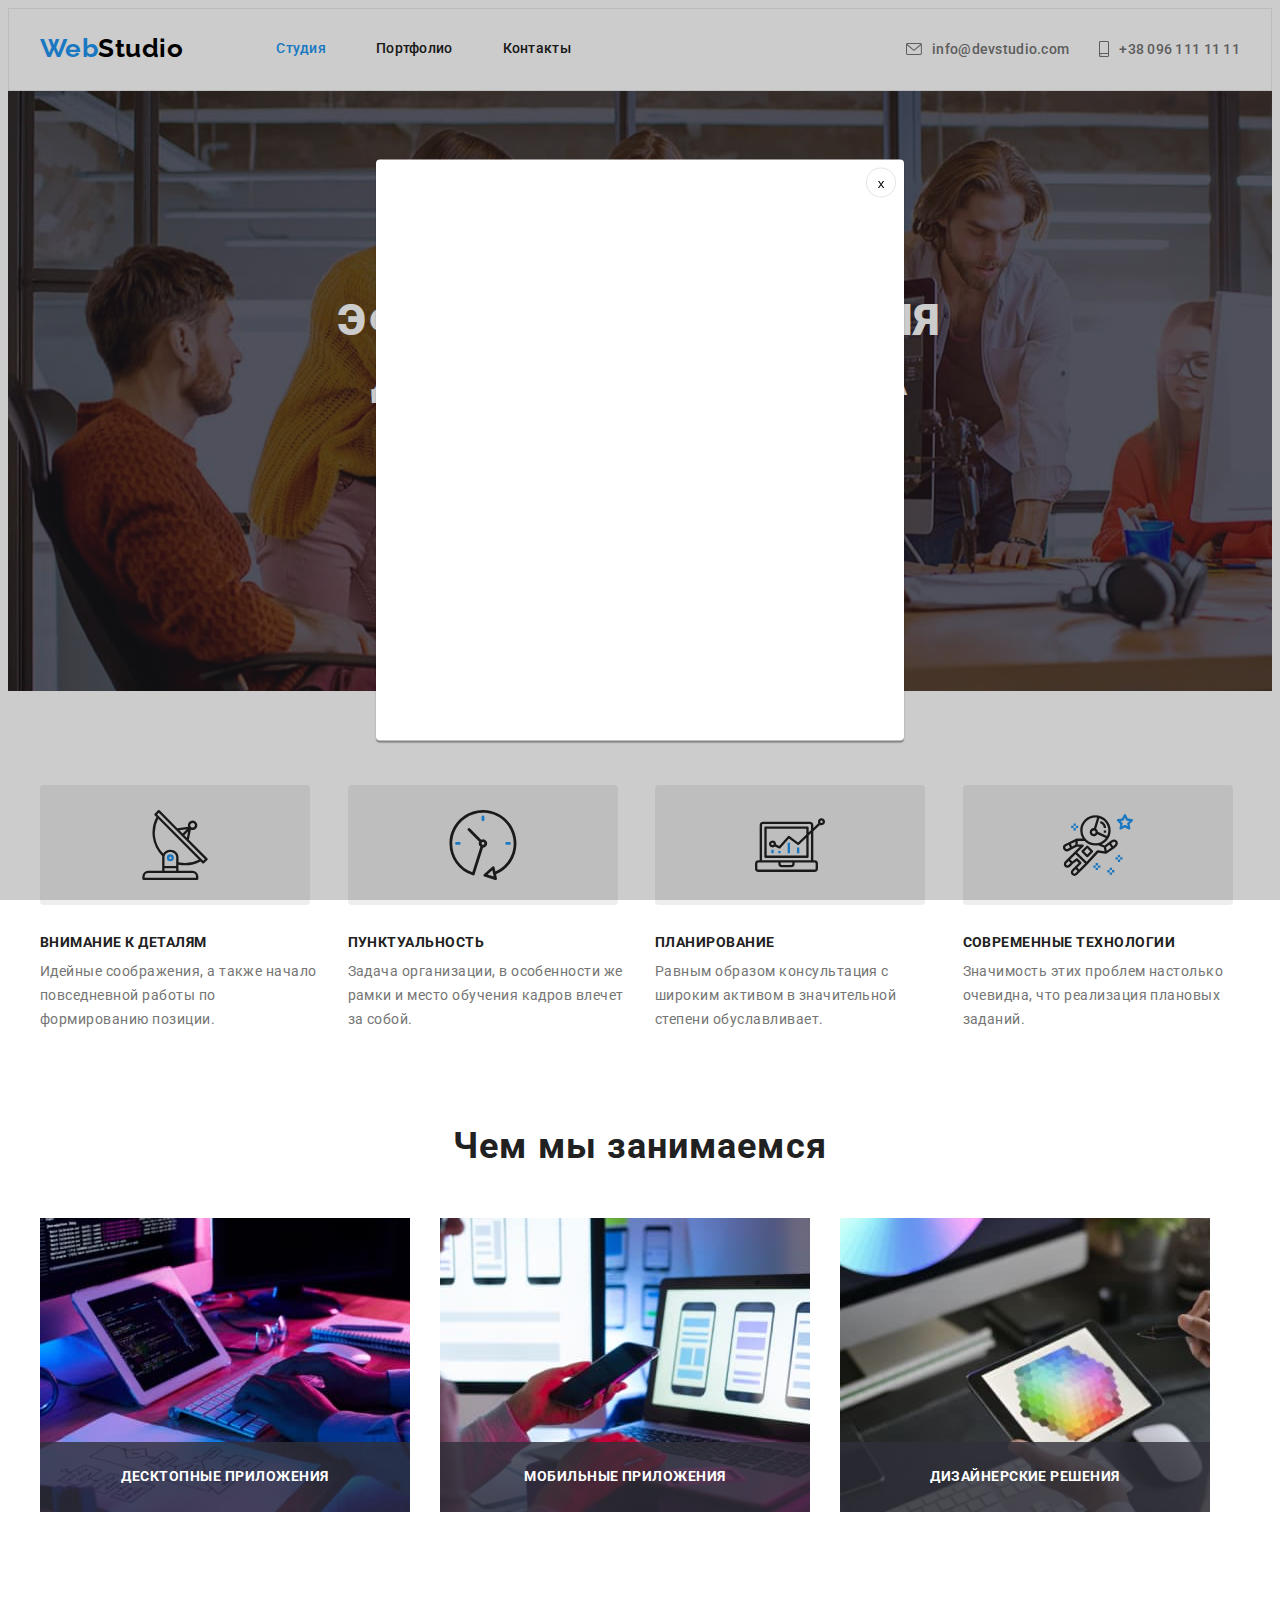
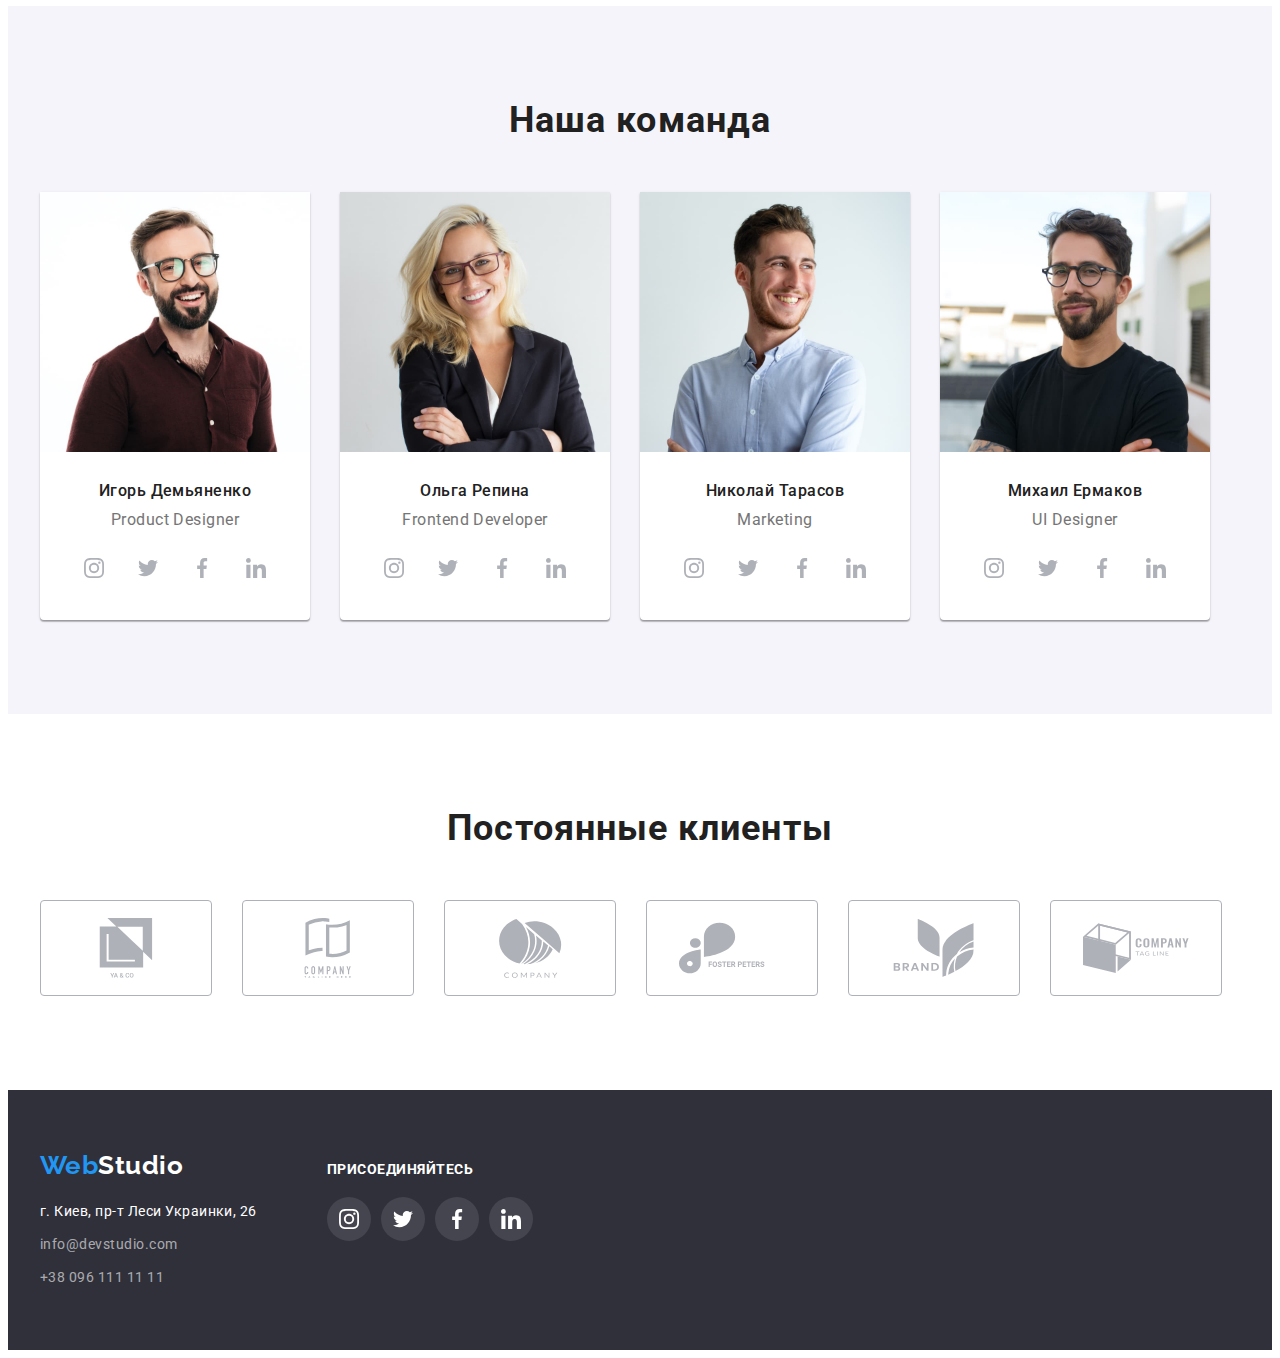
==== commit 2a599348: "add modal" ====
--- a/index.html
+++ b/index.html
@@ -57,6 +57,11 @@
                 <h1 class="hero-title">Эффективные решения для вашего бизнеса</h1>
                 <button class="hero-btn btn" type="button" data-modal-open>Заказать услугу</button>
             </div>
+            <div class="backdrop">
+                <div class="modal">
+                    <button class="modal-btn" type="button">x</button>
+                </div>
+            </div>
         </section>
         <!-- Преимущество -->
         <section class="advantage section">
--- a/css/styles.css
+++ b/css/styles.css
@@ -223,8 +223,50 @@
   border-radius: 4px;
   background: var(--accent-color);
 }
+
 .hero-btn:hover {
   background-color: #188ce8;
+}
+
+.backdrop {
+  position: fixed;
+  z-index: 5;
+  top: 0;
+  left: 0;
+  width: 100%;
+  height: 100%;
+
+  background-color: rgba(0, 0, 0, 0.2);
+}
+
+.modal {
+  position: absolute;
+  top: 50%;
+  left: 50%;
+  transform: translate(-50%, -50%);
+  z-index: 5;
+  width: 528px;
+  height: 581px;
+
+  box-shadow: 0px 1px 3px rgba(0, 0, 0, 0.12), 0px 1px 1px rgba(0, 0, 0, 0.14),
+    0px 2px 1px rgba(0, 0, 0, 0.2);
+  border-radius: 4px;
+  background-color: #fff;
+}
+
+.modal-btn {
+  position: absolute;
+  top: 0;
+  right: 0;
+
+  width: 30px;
+  height: 30px;
+  margin: 8px 8px;
+
+  background: #ffffff;
+  border: 1px solid rgba(0, 0, 0, 0.1);
+  box-sizing: border-box;
+  border-radius: 50%;
 }
 
 /* ----------------------------------------------ADVANTAGE----------------------------------------- */
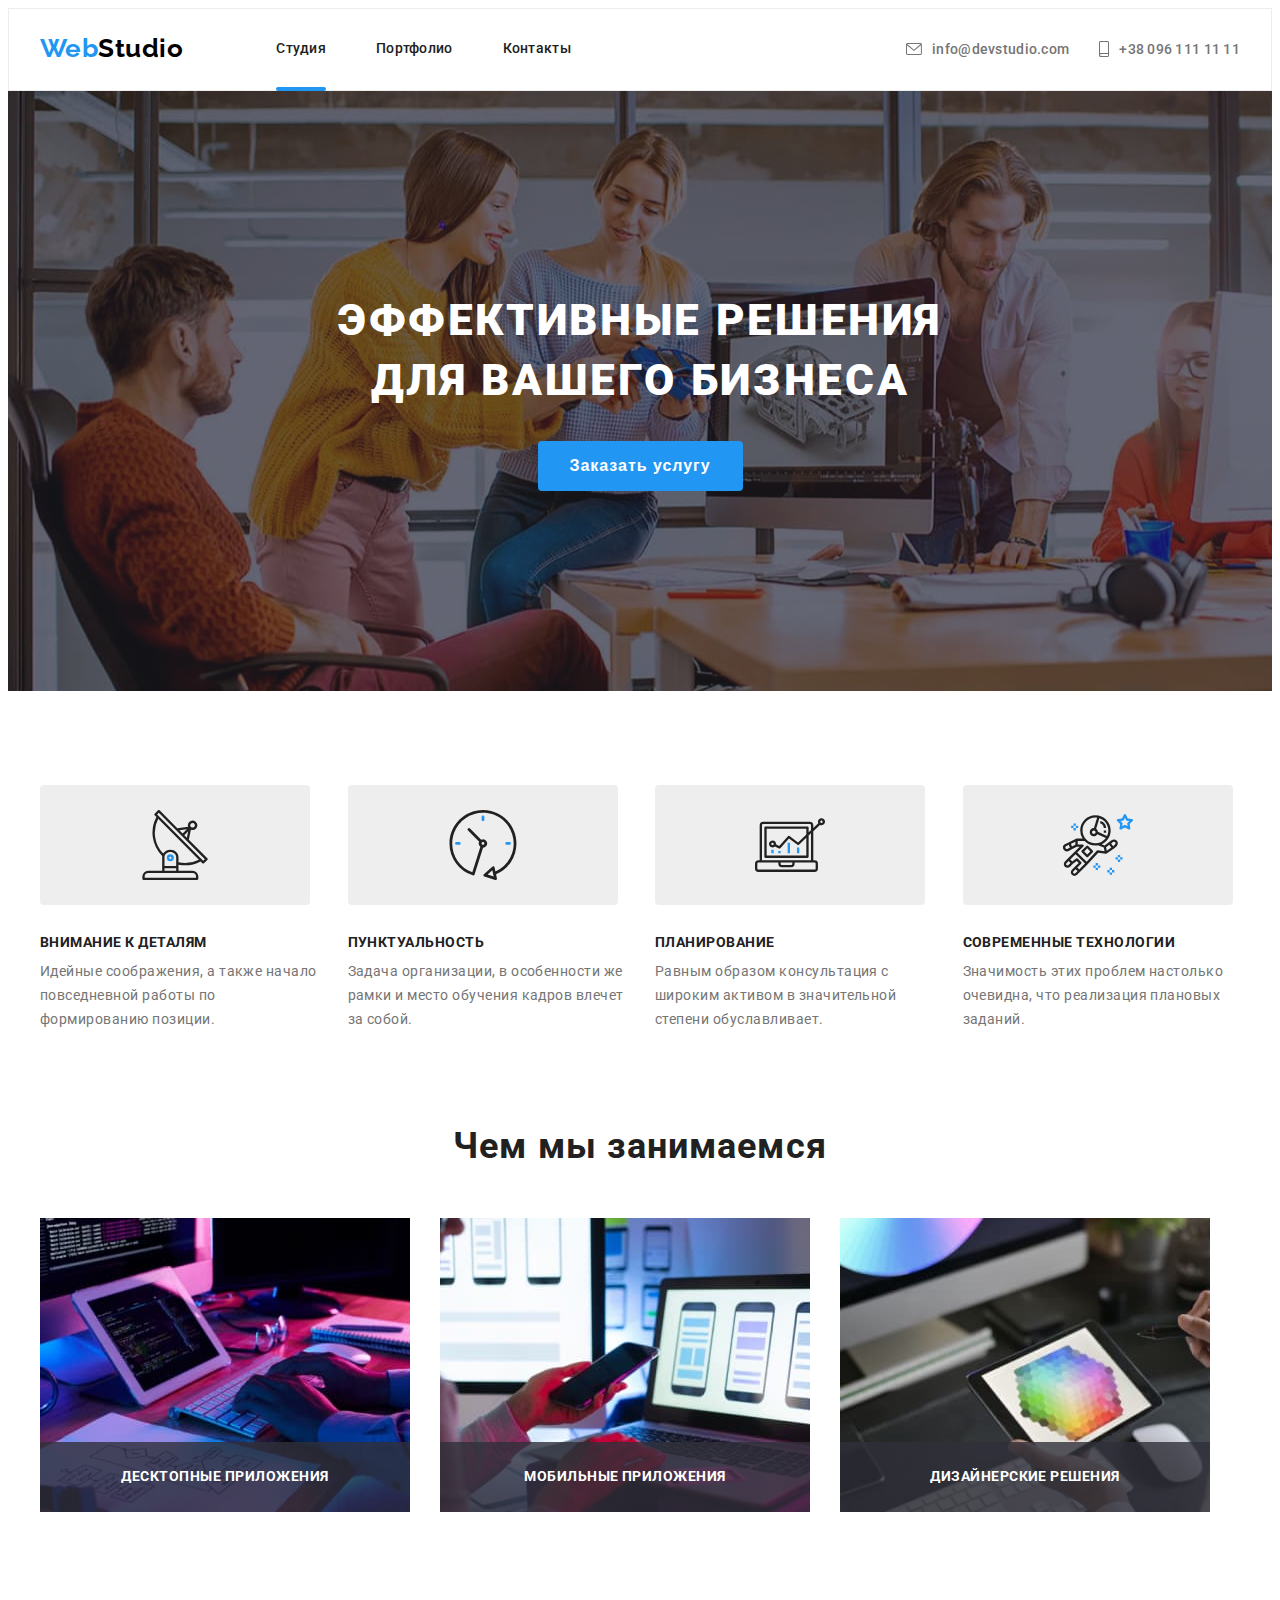
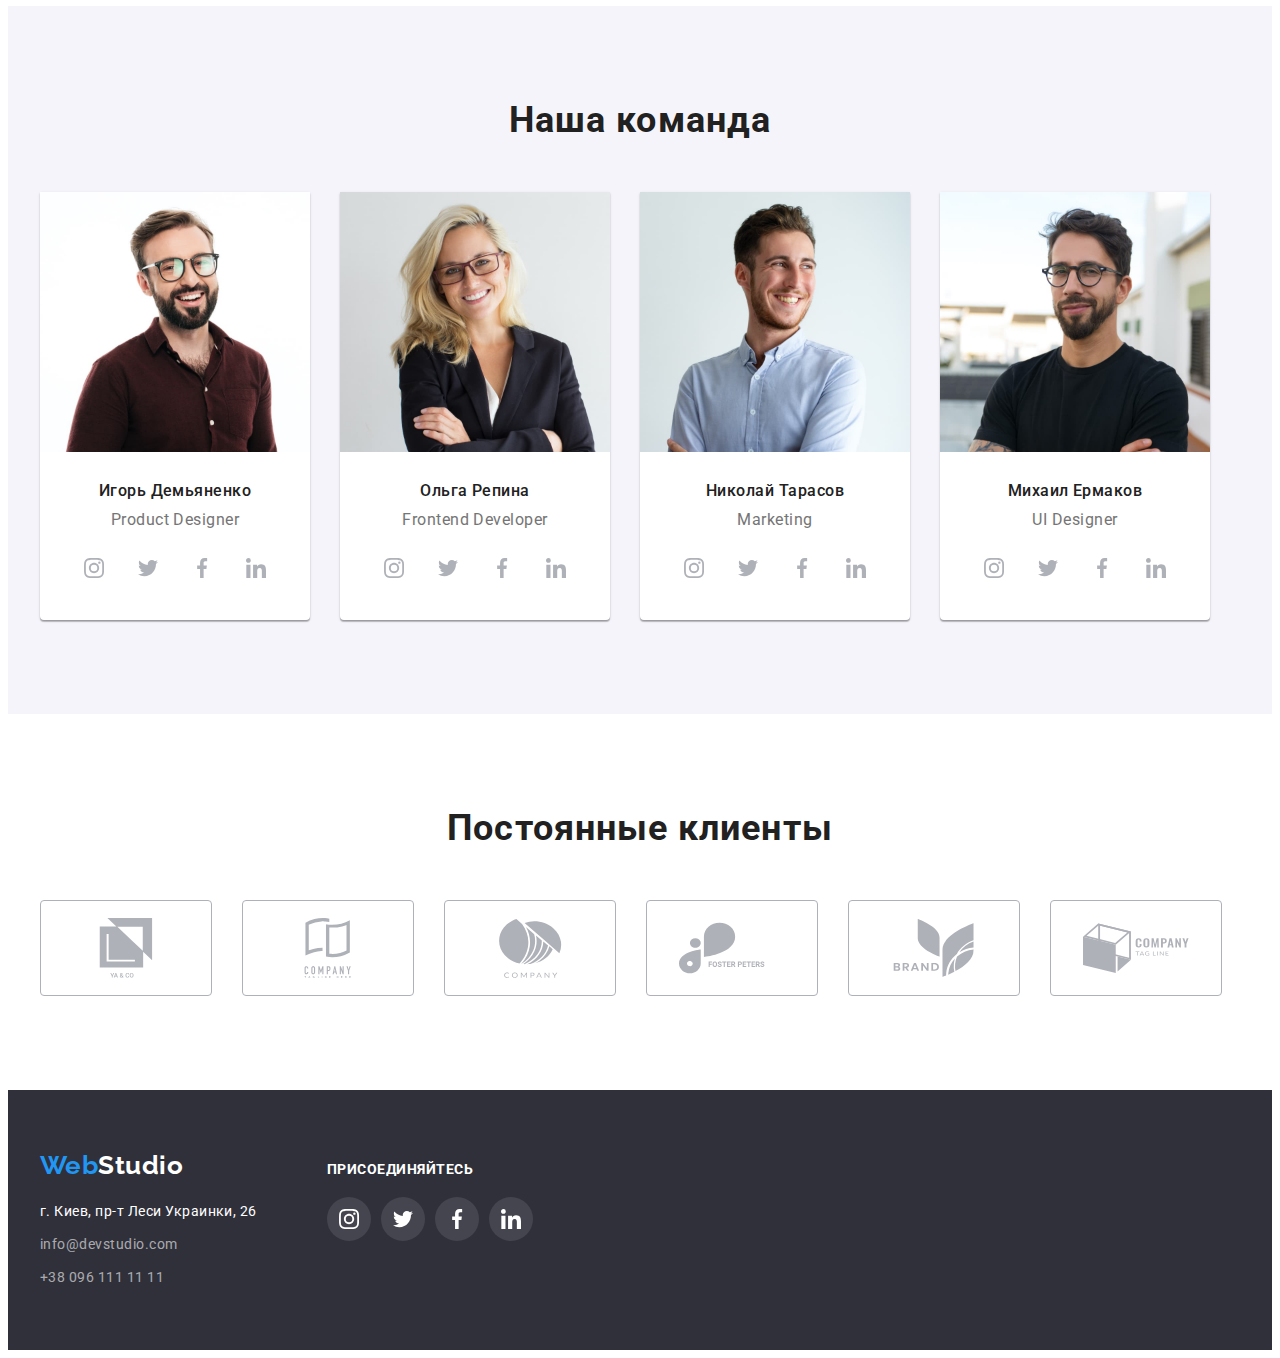
==== commit 26b3036b: "add animations and hover effect" ====
--- a/index.html
+++ b/index.html
@@ -57,7 +57,7 @@
                 <h1 class="hero-title">Эффективные решения для вашего бизнеса</h1>
                 <button class="hero-btn btn" type="button" data-modal-open>Заказать услугу</button>
             </div>
-            <div class="backdrop">
+            <div class="backdrop is-hidden">
                 <div class="modal">
                     <button class="modal-btn" type="button">x</button>
                 </div>
--- a/css/styles.css
+++ b/css/styles.css
@@ -63,82 +63,6 @@
   max-width: 100%;
   height: auto;
 }
-.section {
-  padding-top: 94px;
-  padding-bottom: 94px;
-}
-
-.visually-hidden {
-  position: absolute;
-  clip: rect(0 0 0 0);
-  width: 1px;
-  height: 1px;
-  margin: -1px;
-}
-/* ----------------------------------------------HEADER----------------------------------------- */
-.header {
-  border: 1px solid #ececec;
-}
-
-.header .container {
-  display: flex;
-}
-
-.header-logo {
-  color: var(--primary-logo-color);
-}
-
-.logo {
-  padding-top: 24px;
-  padding-bottom: 25px;
-
-  font-family: Raleway;
-  font-weight: 700;
-  font-size: 26px;
-  line-height: 1.19;
-  text-decoration: none;
-}
-
-.nav {
-  display: flex;
-}
-
-.nav-list {
-  display: flex;
-  margin-left: 93px;
-}
-
-.nav-list .item + .item {
-  margin-left: 50px;
-}
-
-.nav-link {
-  position: relative;
-
-  display: flex;
-  flex-direction: column;
-  padding-top: 32px;
-  padding-bottom: 33px;
-
-  text-decoration: none;
-  font-weight: 500;
-  font-size: 14px;
-  line-height: 1.14;
-  color: inherit;
-  letter-spacing: 0.02em;
-}
-
-.nav-link:hover::after {
-  content: '';
-  position: absolute;
-  bottom: -1px;
-
-  width: 100%;
-  height: 4px;
-
-  background-color: var(--accent-color);
-  border-radius: 4px;
-}
 
 .text-logo,
 .current,
@@ -149,6 +73,90 @@
   color: var(--accent-color);
 }
 
+.section {
+  padding-top: 94px;
+  padding-bottom: 94px;
+}
+
+.visually-hidden {
+  position: absolute;
+  clip: rect(0 0 0 0);
+  width: 1px;
+  height: 1px;
+  margin: -1px;
+}
+
+.is-hidden {
+  visibility: hidden;
+  opacity: 0;
+  pointer-events: unset;
+}
+/* ----------------------------------------------HEADER----------------------------------------- */
+.header {
+  border: 1px solid #ececec;
+}
+
+.header .container {
+  display: flex;
+}
+
+.header-logo {
+  color: var(--primary-logo-color);
+}
+
+.logo {
+  padding-top: 24px;
+  padding-bottom: 25px;
+
+  font-family: Raleway;
+  font-weight: 700;
+  font-size: 26px;
+  line-height: 1.19;
+  text-decoration: none;
+}
+
+.nav {
+  display: flex;
+}
+
+.nav-list {
+  display: flex;
+  margin-left: 93px;
+}
+
+.nav-list .item + .item {
+  margin-left: 50px;
+}
+
+.nav-link {
+  position: relative;
+
+  display: flex;
+  flex-direction: column;
+  padding-top: 32px;
+  padding-bottom: 33px;
+
+  text-decoration: none;
+  font-weight: 500;
+  font-size: 14px;
+  line-height: 1.14;
+  color: inherit;
+  letter-spacing: 0.02em;
+
+  transition: color 250ms cubic-bezier(0.4, 0, 0.2, 1);
+}
+
+.current::after {
+  content: '';
+  position: absolute;
+  bottom: -1px;
+  width: 100%;
+  height: 4px;
+
+  background-color: var(--accent-color);
+  border-radius: 4px;
+}
+
 .contact-list {
   display: flex;
   margin-left: auto;
@@ -165,6 +173,8 @@
   line-height: 16px;
   letter-spacing: 0.02em;
   color: var(--secondary-color-text);
+
+  transition: color 250ms cubic-bezier(0.4, 0, 0.2, 1);
 }
 
 .contact-list .item + .item {
@@ -174,6 +184,8 @@
 .icon-contact {
   fill: var(--secondary-color-text);
   margin-right: 10px;
+
+  transition: fill 250ms cubic-bezier(0.4, 0, 0.2, 1);
 }
 
 .contact-link:hover .icon-contact,
@@ -222,6 +234,8 @@
   letter-spacing: 0.06em;
   border-radius: 4px;
   background: var(--accent-color);
+
+  transition: background-color 250ms cubic-bezier(0.4, 0, 0.2, 1);
 }
 
 .hero-btn:hover {
@@ -429,33 +443,32 @@
   justify-content: center;
 }
 
-.social-item {
+.social-item + .social-item {
+  margin-left: 10px;
+}
+
+.social-link {
   width: 44px;
   height: 44px;
-}
-
-.social-item + .social-item {
-  margin-left: 10px;
-}
-
-.social-link {
-  width: 100%;
-  height: 100%;
   display: flex;
   justify-content: center;
   align-items: center;
+  border-radius: 50%;
+
+  transition: background-color 250ms cubic-bezier(0.4, 0, 0.2, 1);
 }
 
 .icon-social {
   width: 20px;
   height: 20px;
   fill: var(--primary-icon-color);
+
+  transition: fill 250ms cubic-bezier(0.4, 0, 0.2, 1);
 }
 
 .social-link:hover,
 .social-link:focus {
   background-color: var(--accent-color);
-  border-radius: 50%;
 }
 
 .social-link:hover .icon-social,
@@ -486,6 +499,8 @@
 
   border: 1px solid #afb1b8;
   border-radius: 4px;
+
+  transition: border-color 250ms cubic-bezier(0.4, 0, 0.2, 1);
 }
 
 .clients-link:hover,
@@ -497,6 +512,8 @@
   width: 106px;
   height: 60px;
   fill: var(--primary-icon-color);
+
+  transition: fill 250ms cubic-bezier(0.4, 0, 0.2, 1);
 }
 
 .clients-link:hover .icon-client,
@@ -536,6 +553,12 @@
   font-size: 14px;
   line-height: 1.71;
   color: var(--main-color-title);
+
+  transition: color 250ms cubic-bezier(0.4, 0, 0.2, 1);
+}
+
+.map-link:hover {
+  color: var(--accent-color);
 }
 
 .address-link {
@@ -544,6 +567,8 @@
   font-size: 14px;
   line-height: 1.71;
   color: rgba(255, 255, 255, 0.6);
+
+  transition: color 250ms cubic-bezier(0.4, 0, 0.2, 1);
 }
 
 .connected {
@@ -562,14 +587,16 @@
 }
 
 .connected-link {
-  width: 100%;
-  height: 100%;
+  width: 44px;
+  height: 44px;
   display: flex;
   justify-content: center;
   align-items: center;
 
   border-radius: 50%;
   background-color: rgba(255, 255, 255, 0.1);
+
+  transition: background-color 250ms cubic-bezier(0.4, 0, 0.2, 1);
 }
 
 .connected .icon-social {
@@ -594,6 +621,12 @@
 }
 .list-btn .btn-item + .btn-item {
   margin-left: 8px;
+}
+
+.btn-filter,
+.active {
+  transition: background 250ms cubic-bezier(0.4, 0, 0.2, 1),
+    box-shadow 250ms cubic-bezier(0.4, 0, 0.2, 1), color 250ms cubic-bezier(0.4, 0, 0.2, 1);
 }
 
 .btn-filter:hover,
@@ -633,6 +666,10 @@
   margin-bottom: 30px;
 }
 
+.card-link {
+  transition: box-shadow 250ms cubic-bezier(0.4, 0, 0.2, 1);
+}
+
 .card-link:hover,
 .card-link:focus {
   box-shadow: 0px 1px 1px rgba(0, 0, 0, 0.12), 0px 4px 4px rgba(0, 0, 0, 0.06),
@@ -646,6 +683,37 @@
 /* .card-item:nth-last-child(-n + 3) {
   margin-bottom: 0;
 } */
+.card-block-img {
+  position: relative;
+  overflow: hidden;
+}
+
+.card-overlay {
+  position: absolute;
+  top: 0;
+  left: 0;
+  width: 100%;
+  height: 100%;
+
+  background: rgba(33, 150, 243, 0.9);
+
+  transform: translateY(100%);
+
+  transition: transform 250ms cubic-bezier(0.4, 0, 0.2, 1);
+}
+
+.card-link:hover .card-overlay,
+.card-link:focus .card-overlay {
+  transform: translateY(0);
+}
+
+.card-overlay-text {
+  padding: 63px 24px;
+
+  font-size: 18px;
+  line-height: 1.55;
+  color: var(--main-color-title);
+}
 
 .card-element {
   padding: 20px 24px;
